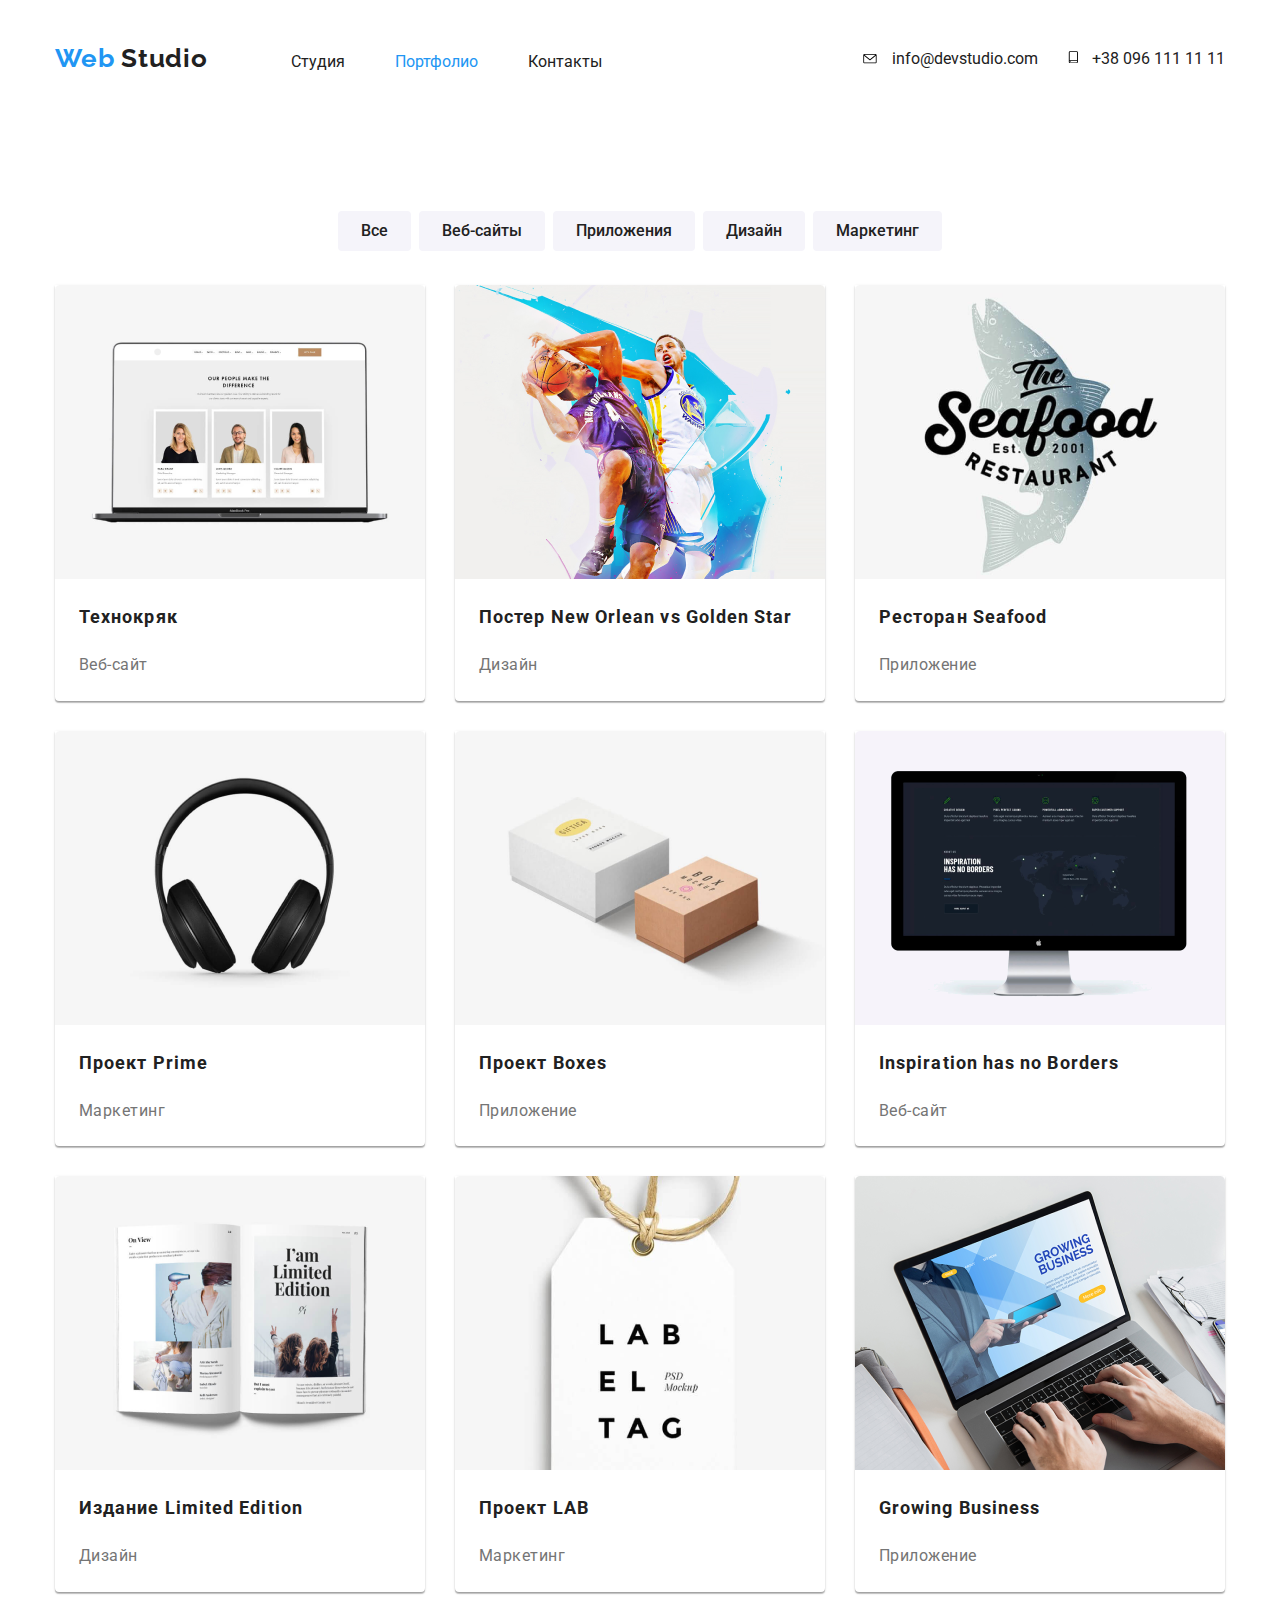
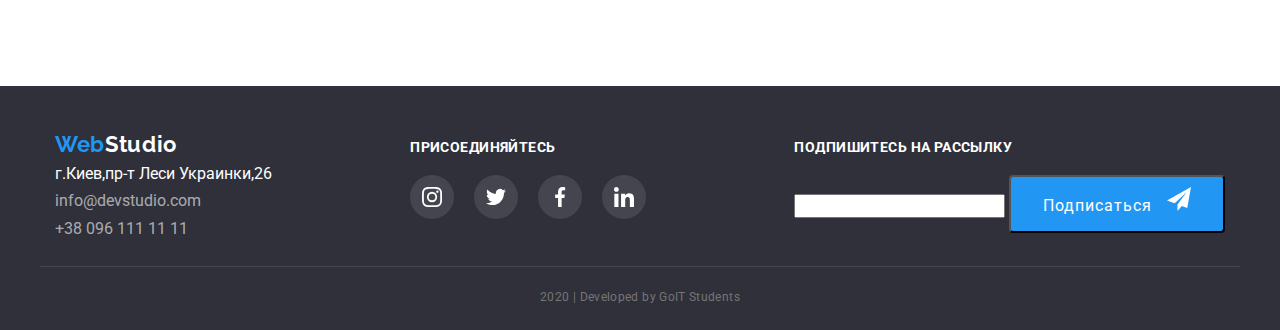
==== portfolio.html @ 9acd83e7 "Добавляет файлы с четвертой дз" ====
<!DOCTYPE html>
<html lang="ru">
  <head>
    <meta charset="UTF-8" />
    <meta name="viewport" content="width=device-width, initial-scale=1.0" />
    <title>Web-studio-v-1</title>
    <link
      href="https://fonts.googleapis.com/css2?family=Raleway:wght@700&family=Roboto:wght@400;500;700&display=swap"
      rel="stylesheet"
    />
    <link rel="stylesheet" href="./css/normalize.css" />
    <link rel="stylesheet" href="./css/main.css" />
  </head>
  <body>
    <!---Шапка сайта-->
    <header class="portfolio-header">
      <div class="container">
      <nav class="page-nav">
        <a href="./index.html" class="logo-header"><span class="logo-web-header">Web</span> Studio</a>
        <ul class="site-nav link">
          <li><a href="./index.html" class="link">Студия</a></li>
          <li><a href="./portfolio.html" class="link current">Портфолио</a></li>
          <li><a href="" class="link">Контакты</a></li>
        </ul>

        <address class="contacts">
            
          <a class="mail-box" href="mailto:info@devstudio.com">
            <svg class="icon-mail">
              <use href="./images/sprite.svg#icon-envelope"></use>
            </svg>
            info@devstudio.com</a>
          
          <a class="smartphone-box" href="tel:+380961111111">
            <svg class="icon-smartphone">
              <use href="./images/sprite.svg#icon-smartphone"></use>
            </svg>
            +38 096 111 11 11</a>
         
        </address>
      </nav>
        </div>
    </header>
    <!--Проекты-->
    <main>
      <section class="section projects-page">
        <div class="container">
        <h1 class="invisible-title">Invisible title</h1>
        <ul class="projects-button">
          <li><button type="button" class="radio-button">Все</button></li>
          <li><button type="button" class="radio-button">Веб-сайты</button></li>
          <li><button type="button" class="radio-button">Приложения</button></li>
          <li><button type="button" class="radio-button">Дизайн</button></li>
          <li><button type="button" class="radio-button">Маркетинг</button></li>
        </ul>
        <ul class="projects">
          <li class="projects-item">
            <a class="projects-link" href="">
              <img class="projects-img" src="./images/img-portfolio-1.png" alt="Img-portfolio-1" />
              <h2 class="project-title">Технокряк</h2>
              <p class="text-secondary">
                Технокряк это современная площадка распространения коронавируса.
                Компании используют эту платформу для цифрового шпионажа и атак
                на защищённые сервера конкурентов.
              </p>
              <p class="text-primary">Веб-сайт</p>
            </a>
          </li>
          <li class="projects-item">
            <a class="projects-link" href="">
              <img class="projects-img" src="./images/img-portfolio-2.png" alt="Img-portfolio-2" />
              <h2 class="project-title">Постер New Orlean vs Golden Star</h2>
              <p class="text-primary">Дизайн</p>
            </a>
          </li>
          <li class="projects-item">
            <a class="projects-link" href="">
              <img class="projects-img" src="./images/img-portfolio-3.png" alt="Img-portfolio-3" />
              <h2 class="project-title">Ресторан Seafood</h2>
              <p class="text-primary">Приложение</p>
            </a>
          </li>
          <li class="projects-item">
            <a class="projects-link" href="">
              <img class="projects-img" src="./images/img-portfolio-4.png" alt="Img-portfolio-4" />
              <h2 class="project-title">Проект Prime</h2>
              <p class="text-primary">Маркетинг</p>
            </a>
          </li>
          <li class="projects-item">
            <a class="projects-link" href="">
              <img class="projects-img" src="./images/img-portfolio-5.png" alt="Img-portfolio-5" />
              <h2 class="project-title">Проект Boxes</h2>
              <p class="text-primary">Приложение</p>
            </a>
          </li>
          <li class="projects-item">
            <a class="projects-link" href="">
              <img class="projects-img" src="./images/img-portfolio-6.png" alt="Img-portfolio-6" />
              <h2 class="project-title">Inspiration has no Borders</h2>
              <p class="text-primary">Веб-сайт</p>
            </a>
          </li>
          <li class="projects-item">
            <a class="projects-link" href="">
              <img class="projects-img" src="./images/img-portfolio-7.png" alt="Img-portfolio-7" />
              <h2 class="project-title">Издание Limited Edition</h2>
              <p class="text-primary">Дизайн</p>
            </a>
          </li>
          <li class="projects-item">
            <a class="projects-link" href="">
              <img class="projects-img" src="./images/img-portfolio-8.png" alt="Img-portfolio-8" />
              <h2 class="project-title">Проект LAB</h2>
              <p class="text-primary">Маркетинг</p>
            </a>
          </li>
          <li class="projects-item">
            <a class="projects-link" href="">
              <img class="projects-img" src="./images/img-portfolio-9.png" alt="Img-portfolio-9" />
              <h2 class="project-title">Growing Business</h2>
              <p class="text-primary">Приложение</p>
            </a>
          </li>
        </ul>
      </div>
      </section>
    </main>
    <!--Подвал-->
    <footer class="footer-section">
      <div class="container top-part">
        <div class="address-blok">
          <a href="./index.html" class="logo-footer"
            ><span class="logo-web-footer">Web</span>Studio</a
          >

          <address class="contacts footer">
            <p class="tipe-address">г.Киев,пр-т Леси Украинки,26</p>
            <a href="mailto:info@devstudio.com" class="tipe"
              >info@devstudio.com</a
            >
            <a href="tel:+380961111111" class="tipe">+38 096 111 11 11</a>
          </address>
        </div>
        <div class="item-colum">
          <p class="footer-title">присоединяйтесь</p>
          <ul class="social-link-box">
            <li>
              <a class="social-link footer" href="" aria-label="Ссылка на Instagram">
                <svg class="instagram-footer">
                  <use href="./images/sprite.svg#icon-icon-instagram"></use>
                </svg>
              </a>
            </li>
            <li>
              <a class="social-link footer" href="" aria-label="Ссылка на Twitter">
                <svg class="twitter-footer">
                  <use href="./images/sprite.svg#icon-icon-twitter"></use>
                </svg>
              </a>
            </li>
            <li>
              <a class="social-link footer" href="" aria-label="Ссылка на Facebook">
                <svg class="facebook-footer">
                  <use href="./images/sprite.svg#icon-icon-facebook"></use>
                </svg>
              </a>
            </li>
            <li>
              <a class="social-link footer" href="" aria-label="Ссылка на LinkedIn">
                <svg class="linkedin-footer">
                  <use href="./images/sprite.svg#icon-icon-linkedin"></use>
                </svg>
              </a>
            </li>
          </ul>
        </div>
        <div class="item-colum subscription">
          <p class="footer-title">Подпишитесь на рассылку</p>
          <form>
            <input type="email" />
            <button class="button footer">Подписаться
              <svg class="button-icon">
                <use href="./images/sprite.svg#icon-icon-send"></use>
              </svg>
            </button>
          </form>
        </div>
      </div>
      <p class="copyright container">2020 | Developed by GoIT Students</p>
    </footer>
  </body>
</html>
---- css/main.css ----
:root {
  --primary-text-color: #757575;
  --title-text-color: #212121;
  --title-secondary-text-color: #ffffff;
  --primary-background-color: #ffffff;
  --accent-bg-color: #F5F4FA;
  --accent-color: #2196f3;
  --icons-color: #AFB1B8;
}
body {
  background-color: var(--primary-background-color);
  color: var(--primary-text-color);
  font-family: Roboto, sans-serif;
}
a {
  text-decoration: none;
}
ul {
    list-style: none;
}
html {
  box-sizing: border-box;
}
*,
*::before,
*::after {
  box-sizing: border-box;
} 


/* Стили для index.html */

.container {
  width: 1200px;
  margin-right: auto;
  margin-left: auto;
  padding-left: 15px;
  padding-right: 15px;
}
.title {
  margin: 0px;
  padding: 0px;
}

/* Header */
.page-nav {
  display: flex;
  align-items: center;
  justify-content: center;
}

/* Logo */
.logo-header {
  display: block;

  font-family: Raleway, sans-serif;
  color: #212121;

  font-style: normal;
  font-weight: 700;
  font-size: 26px;
  line-height: 1.2;
  letter-spacing: 0.03em;
}
.logo-web-header {
  color: #2196f3;
}

/* Навигация */
.site-nav {
  padding: 0px;
  margin-left: 83px;
  display: flex;
}
.site-nav li:not(:last-child) {
  margin-right: 50px;
}

.site-nav a {
    color: #212121;
}
.site-nav .link {
  display: block;
  padding-top: 37px;
  padding-bottom: 30px;
}
.site-nav .link:hover,
.site-nav .link:focus {
  color: var(--accent-color);
}
.site-nav .link.current {
    color: var(--accent-color);
}

/* Контакты */
.contacts {
  display: flex;
  margin-left: auto;
  font-style: normal;
}
.contacts a {
  color: #212121;
}

.contacts a:hover,
.contacts a:focus {
  color: var(--accent-color);
  fill: var(--accent-color);
}

.mail-box {
  margin-right: 30px;
}

.icon-mail{
  display: inline-block;
  margin-right: 10px;
  width: 16px;
  height: 10px;
}
.icon-smartphone {
  display: inline-block;
  margin-right: 10px;
  width: 10px;
  height: 13px;
}

/* Герой */
.overlay {
  background-image: linear-gradient(rgba(47, 48, 58, 0.8), rgba(47, 48, 58, 0.8)), url(../images/Header-img.jpg);
  background-repeat: no-repeat;
  background-position: center;
  background-size: cover;
}
.hero {
  align-items: center;
  text-align: center;
}
.hero-box {
  display: flex;
  align-items: center;
  justify-content: center;
  margin-right: auto;
  margin-left: auto;
  margin-bottom: 94px;
  max-width: 1600px;
  height: 600px;
}
.hero-title {
  margin-top: 0px;
  margin-bottom: 30px;

  font-weight: 900;
  font-size: 44px;
  line-height: 1.4;
  letter-spacing: 0.06em;
  text-transform: uppercase;
  color: var(--title-secondary-text-color);
}
.button {
  display: inline-block;
  border-radius: 4px;
  padding: 10px 32px;
  background-color: var(--accent-color);
  color: var(--title-secondary-text-color);
  letter-spacing: 0.06em; 
  align-items: center;
  text-align: center;
  font-size: 16px;
  line-height: 30px;
  min-width: 200px;
  cursor: pointer;
}

/* Секции */
.section{
  margin-top: 0px;
  padding: 0px;
}
.section-title {
  padding: 0px;
  margin-bottom: 50px;
  margin-top: 0px;
  font-weight: 700;
  font-size: 36px;
  line-height: 1.2;
  text-align: center;
  letter-spacing: 0.03em;
  color: var(--title-text-color);
}

/* Секция Приемущества */
.section.advantages {
  margin-bottom: 94px;
}
.invisible-title {
    opacity: 0;
    margin: 0px;
    padding: 0px;
    height: 0px;
}
.advantages-list {
  display: flex;
  padding: 0px;
  margin: 0px;
}
.advantages-box:not(:last-child) {
  margin-right: 30px;
}
.advantages-items {
  text-align: center;
  margin-bottom: 30px;
  height: 120px;
  padding-top: 25px;
  background-color: var(--accent-bg-color);
  border-radius: 4px;
}
.advantages-box-items {
  width: 70px;
  height: 70px;
}
.advantages-list .title {
  margin-bottom: 10px;
  font-weight: 700;
  font-size: 14px;
  line-height: 1.1;
  letter-spacing: 0.03em;
  text-transform: uppercase;
  color: var(--title-text-color);
}
.advantages-text {
  padding: 0px;
  margin: 0px;
  font-weight: normal;
  font-size: 14px;
  line-height: 1.7;
  letter-spacing: 0.03em;
}

/* Секция Деятельность */
.section.activity {
  margin-bottom: 140px;
}
.activity-list {
  display: flex;
  padding: 0px;
  margin: 0px;
}
.activity-box:not(:last-child) {
  margin-right: 30px;
}
.activity-list .title {
  font-weight: 700;
  font-size: 14px;
  line-height: 1.1;
  letter-spacing: 0.03em;
  text-transform: uppercase;
  color: var(--title-secondary-text-color);
}

/* Секция Команда */
.section.team {
  margin-bottom: 48px;
  background-color: #F5F4FA;
}
.team-list {
  display: flex;
  padding-bottom: 140px;
  padding-left: 0px;
  margin: 0px;
}
.team-box {
  width: calc((100% - 90px) / 4);
  padding-bottom: 24px;
  background-color: var(--primary-background-color);
  box-shadow: 0px 2px 1px rgba(0, 0, 0, 0.2), 0px 1px 1px rgba(0, 0, 0, 0.14), 0px 1px 3px rgba(0, 0, 0, 0.12);
  border-radius: 0px 0px 4px 4px;
}

.team-box:not(:last-child) {
  margin-right: 30px;
}
.section-title.team {
  padding-top: 40px;
  margin-bottom: 64px;
  font-size: 36px;
  line-height: 42px;
  text-align: center;
  letter-spacing: 0.03em;
}
.team-photo {
  margin-bottom: 30px;
}
.img {
  display: block;
  max-width: 100%;
  height: auto;
}
.title.team {
  text-align: center
}
.team-list .title {
  padding: 0px;
  margin-bottom: 10px;
  font-weight: 500;
  font-size: 16px;
  line-height: 1.2;
  letter-spacing: 0.03em;
  color: var(--title-text-color);
}
.team-text {
  padding: 0px;
  margin-top: 0px;
  margin-bottom: 15px;
  font-weight: normal;
  font-size: 16px;
  line-height: 19px;
  letter-spacing: 0.03em;
  text-align: center;
}
.social-box {
  display: flex;
  text-align: center;
  padding-left: 32px;
  padding-right: 32px;
}
.social-link-team {
  display: flex;
  justify-content: center;
  align-items: center;
  margin-right: 10px;
  width: 44px;
  height: 44px;
  border-radius: 50%;
}
.social-link-team:hover {
  background-color: var(--accent-color);
}
.icon-instagram {
  width: 20px;
  height: 20px;
  fill: var(--icons-color)
}
.icon-instagram:hover,
.icon-instagram:focus {
  fill: var(--title-secondary-text-color);
}
.icon-twitter {
  width: 20px;
  height: 20px;
  fill: var(--icons-color)
}
.icon-twitter:hover,
.icon-twitter:focus {
  fill: var(--title-secondary-text-color);
}
.icon-facebook {
  width: 20px;
  height: 20px;
  fill: var(--icons-color)
}
.icon-facebook:hover,
.icon-facebook:focus {
  fill: var(--title-secondary-text-color);
}
.icon-linkedin {
  width: 20px;
  height: 20px;
  fill: var(--icons-color)
}
.icon-linkedin:hover,
.icon-linkedin:focus {
  fill: var(--title-secondary-text-color);
}

/* Секция Постоянные клиенты */
.section.clients {
  margin-bottom: 94px;
}
.clients-list {
  display: flex;
  padding: 0px;
  margin: 0px;
}
.clients-box:not(:last-child) {
  margin-right: 30px;
}

.clients-link {
  display: flex;
  justify-content: center;
  align-items: center;
  height: 90px;
  width: 170px;
  border: 1px solid var(--icons-color); 
  border-radius: 4px;
  fill: var(--icons-color);
}
.clients-link:hover {
  fill: var(--accent-color);
  border: 1px solid var(--accent-color);
}



/* Футтер */

.footer-section {
  background-color: #2f303a;
}
.footer-section > .container {
  display: flex;
}
.container.top-part {
  justify-content: space-between;
  align-items: baseline;
}
.address-blok {
  display: block; 
  flex-direction: column;
}
.item-colum {
  display: block;
  flex-direction: column;
}
.item-colum > .subscription {
  margin-right: auto;
  width: 570px;
  height: 86px;
}

.copyright {
  display: flex;
  box-sizing: border-box;
  justify-content: center;
  align-items: center;
  margin-top: 0px;
  margin-bottom: 0px;
  font-size: 12px;
  line-height: 2;
  text-align: center;
  letter-spacing: 0.03em;
  border-top: 1px solid rgba(255, 255, 255, 0.1);
  padding-top: 18px;
  padding-bottom: 21px;
}
.logo-footer {
  display: block;
  margin-top: 45px;
  font-family: Raleway, sans-serif;
  font-weight: 700;
  font-size: 22px;
  line-height: 1.2;
  letter-spacing: 0.03em;
  color: #ffffff;
  }
  .logo-web-footer {
    color: #2196f3;
  }
  .contacts.footer {
    display: flex;
    align-items: flex-start;
    flex-direction: column;
    margin-top: 8px;
    margin-bottom: 28px;
    padding: 0px;
    font-style: normal;
  }
  .contacts.footer > .tipe {
    margin-top:  9px;
    margin-left: 0px;
    padding: 0px;
    color: rgba(255, 255, 255, 0.6);
  }
  .contacts.footer > .tipe:hover,
  .contacts.footer > .tipe:focus {
    color: #2196f3;
  }
  .tipe-address {
    padding: 0px;
    margin: 0px;
    color: var(--title-secondary-text-color);
  }
  .footer-title {
    padding: 0px;
    margin-bottom: 20px;
    margin-top: 0px;
    font-weight: 700;
    font-size: 14px;
    line-height: 1.1;
    letter-spacing: 0.03em;
    text-transform: uppercase;
    color: var(--title-secondary-text-color);
  }
  .social-link-box {
    display: flex;
    padding: 0px;
    margin: 0px;
  }

  .social-link {
    padding: 0px;
    color: var(--title-secondary-text-color);
    background-color: rgba(255, 255, 255, 0.1);
  } 

  .social-link-box li:not(:last-child) {
    margin-right: 10px;
  }
 
  .social-link.footer {
    display: flex;
    justify-content: center;
    align-items: center;
    margin-right: 10px;
    width: 44px;
    height: 44px;
    border-radius: 50%;
  }
  .social-link-box a:hover {
    background-color: var(--accent-color);
  }
  .instagram-footer {
    width: 20px;
    height: 20px;
    fill: var(--title-secondary-text-color);
  }
  .twitter-footer {
    width: 20px;
    height: 20px;
    fill: var(--title-secondary-text-color);
  }
  .facebook-footer {
    width: 20px;
    height: 20px;
    fill: var(--title-secondary-text-color);
  }
  .linkedin-footer {
    width: 20px;
    height: 20px;
    fill: var(--title-secondary-text-color);
  }

  .button.footer {
    display: inline-block;
    border-radius: 4px;
    padding: 10px 32px;

    background-color: var(--accent-color);
    color: var(--title-secondary-text-color);
    letter-spacing: 0.06em; 
    align-items: center;
    text-align: center;
    font-size: 16px;
    line-height: 30px;
    min-width: 200px;
  }

  .button-icon {
    margin-left: 10px;
    height: 24px;
    width: 24px;
    fill: var(--title-secondary-text-color);
  }


  /* Стили для portfolio.html */

  .portfolio-header {
    margin-bottom: 94px;
  }

  /* Секция */
  
  .section.projects-page {
    margin-bottom: 94px;
  }
  .projects-button {
    display: flex;
    flex-wrap: wrap;
    align-items: center;
    justify-content: center;
    margin-top: 0px;
    margin-bottom: 34px;
    padding: 0px;
  }
  .radio-button {
    display: inline-block;
    padding: 6px 22px;
    min-width: 73px;
    font-weight: 500;
    font-size: 16px;
    line-height: 1.63;
    text-align: center;
    background-color: #F5F4FA;
    color: #212121;
    border: 1px solid transparent; 
    border-radius: 4px;
  }

  .projects-button li:not(:last-child) {
    margin-right: 8px;
  }

  .radio-button:hover,
  .radio-button:focus {
    background-color: var(--accent-color);
    color: var(--title-secondary-text-color);
  }

  .projects {
    display: flex;
    flex-wrap: wrap;
    padding: 0px;
    margin: 0px;
  }
  .projects-link {
  
  }
  .projects-item {
    width: calc((100% - 60px) / 3);
    margin-right: 30px;
    margin-bottom: 30px;
    background-color: var(--primary-background-color);
    box-shadow: 0px 2px 1px rgba(0, 0, 0, 0.2), 0px 1px 1px rgba(0, 0, 0, 0.14), 0px 1px 3px rgba(0, 0, 0, 0.12);
    border-radius: 0px 0px 4px 4px;
  }
  .projects-item:nth-child(3n) {
    margin-right: 0px;
  }
  .projects-item:nth-last-child(-n + 3) {
    margin-bottom: 0px;
  }
  .projects-img {
    display: block;
    padding: 0px;
    margin-bottom: 20px;
  }
  .project-title {
    padding-left: 24px;
    margin-top: 0px;
    margin-bottom: 15px;
    font-weight: 700;
    font-size: 18px;
    line-height: 2;
    letter-spacing: 0.06em;
    color: var(--title-text-color);
  }
  .text-secondary {
    padding-left: 24px;
    margin: 0px;
    display: none;
    font-weight: normal;
    font-size: 18px;
    line-height: 1.5;
    letter-spacing: 0.03em;
    color: var(--title-secondary-text-color);
  }
  .text-primary {
    padding-left: 24px;
    margin-top: 0px;
    margin-bottom: 20px;
    font-weight: normal;
    font-size: 16px;
    line-height: 1.9;
    letter-spacing: 0.03em;
    color: var(--primary-text-color);
  }
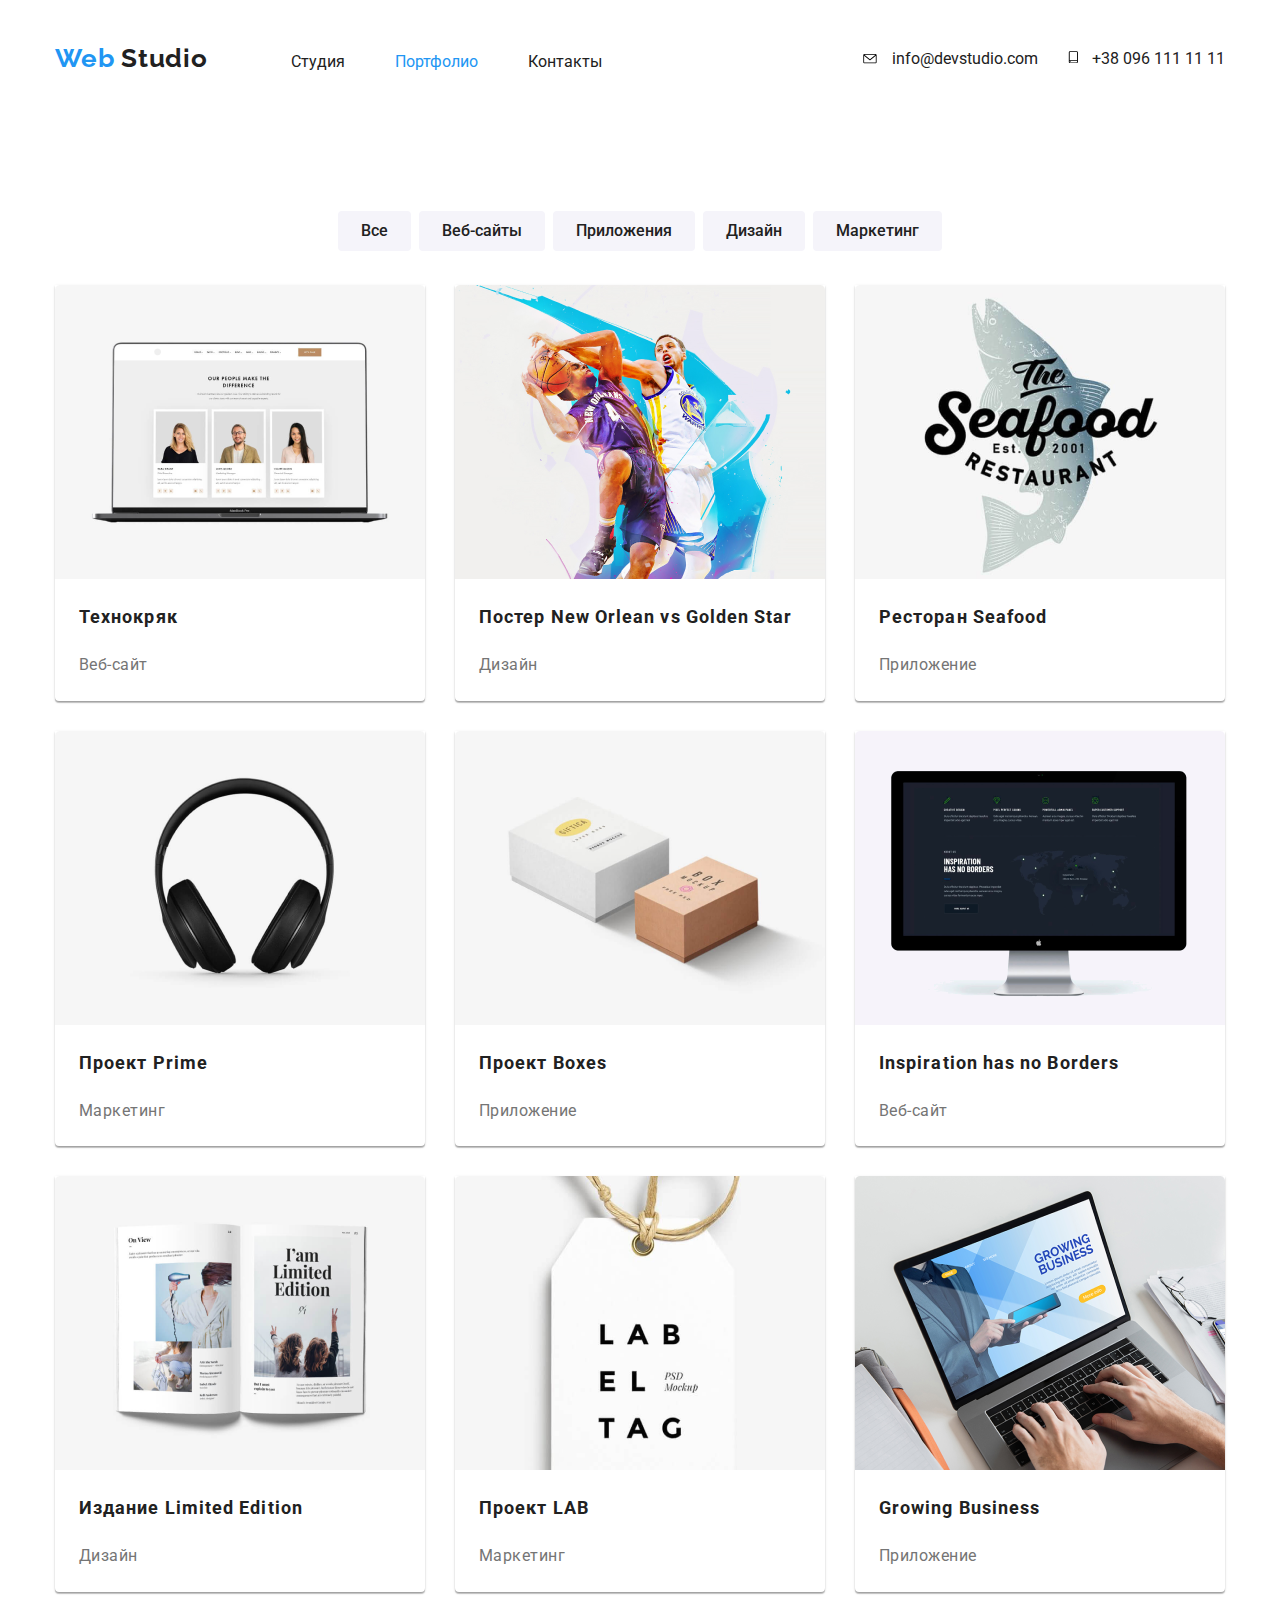
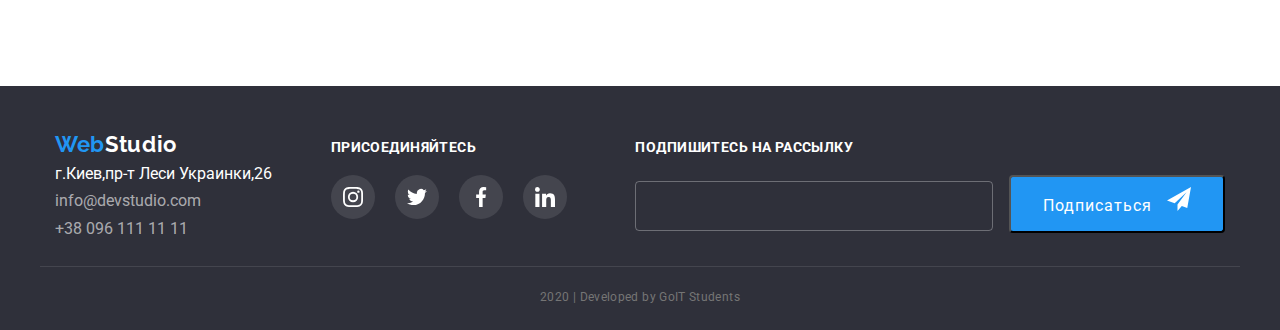
==== commit 0e33793c: "Добавляет обновленные файлы" ====
--- a/portfolio.html
+++ b/portfolio.html
@@ -56,13 +56,17 @@
         <ul class="projects">
           <li class="projects-item">
             <a class="projects-link" href="">
+              <div class="overlay-container">
+                
               <img class="projects-img" src="./images/img-portfolio-1.png" alt="Img-portfolio-1" />
+                <p class="project-description">
+                  Технокряк это современная площадка распространения коронавируса.
+                  Компании используют эту платформу для цифрового шпионажа и атак
+                  на защищённые сервера конкурентов.
+                </p>
+  
+              </div>
               <h2 class="project-title">Технокряк</h2>
-              <p class="text-secondary">
-                Технокряк это современная площадка распространения коронавируса.
-                Компании используют эту платформу для цифрового шпионажа и атак
-                на защищённые сервера конкурентов.
-              </p>
               <p class="text-primary">Веб-сайт</p>
             </a>
           </li>
@@ -178,7 +182,7 @@
         <div class="item-colum subscription">
           <p class="footer-title">Подпишитесь на рассылку</p>
           <form>
-            <input type="email" />
+            <input class="email" type="email" />
             <button class="button footer">Подписаться
               <svg class="button-icon">
                 <use href="./images/sprite.svg#icon-icon-send"></use>
--- a/css/main.css
+++ b/css/main.css
@@ -246,16 +246,29 @@
   padding: 0px;
   margin: 0px;
 }
+.activity-box {
+  position: relative;
+  width: calc((100% - 60px) / 3);
+  margin-bottom: 30px;
+}
 .activity-box:not(:last-child) {
   margin-right: 30px;
 }
 .activity-list .title {
+  position: absolute;
+  bottom: 0;
+  left: 0;
+  width: 100%;
+  padding-top: 27px;
+  padding-bottom: 27px;
   font-weight: 700;
   font-size: 14px;
   line-height: 1.1;
   letter-spacing: 0.03em;
+  text-align: center;
   text-transform: uppercase;
   color: var(--title-secondary-text-color);
+  background-color: rgba(47, 48, 58, 0.8);
 }
 
 /* Секция Команда */
@@ -336,6 +349,7 @@
 .social-link-team:hover {
   background-color: var(--accent-color);
 }
+
 .icon-instagram {
   width: 20px;
   height: 20px;
@@ -343,6 +357,7 @@
 }
 .icon-instagram:hover,
 .icon-instagram:focus {
+  background-color: var(--accent-color);
   fill: var(--title-secondary-text-color);
 }
 .icon-twitter {
@@ -646,14 +661,42 @@
     letter-spacing: 0.06em;
     color: var(--title-text-color);
   }
-  .text-secondary {
+  .overlay-container {
+    position: relative;
+  }
+
+  .overlay-container:hover .project-description {
+    opacity: 1;
+  }
+
+  .overlay-container:hover::before {
+    opacity: 1;
+  }
+  .overlay-container::before {
+    display: inline-block;
+    content: "";
+    width: 100%;
+    height: 100%;
+    background-color: rgba(33, 150, 243, 0.9);
+    position: absolute;
+    opacity: 0;
+  }
+
+  .project-description {
+    display: block;
+    position: absolute;
+    left: 0;
+    top: 0;
+    width: 100%;
+    height: 100%;
+    opacity: 0;
+    padding-top: 63px;
+    padding-right: 24px;
+    padding-bottom: 63px;
     padding-left: 24px;
-    margin: 0px;
-    display: none;
-    font-weight: normal;
+    font-weight: 400;
     font-size: 18px;
-    line-height: 1.5;
-    letter-spacing: 0.03em;
+    line-height: 1.56;
     color: var(--title-secondary-text-color);
   }
   .text-primary {
@@ -665,4 +708,13 @@
     line-height: 1.9;
     letter-spacing: 0.03em;
     color: var(--primary-text-color);
+  }
+
+  .email {
+    margin-right: 12px;
+    width: 358px;
+    height: 50px;
+    border: 1px solid rgba(255, 255, 255, 0.3);
+    border-radius: 4px;
+    background-color: inherit;
   }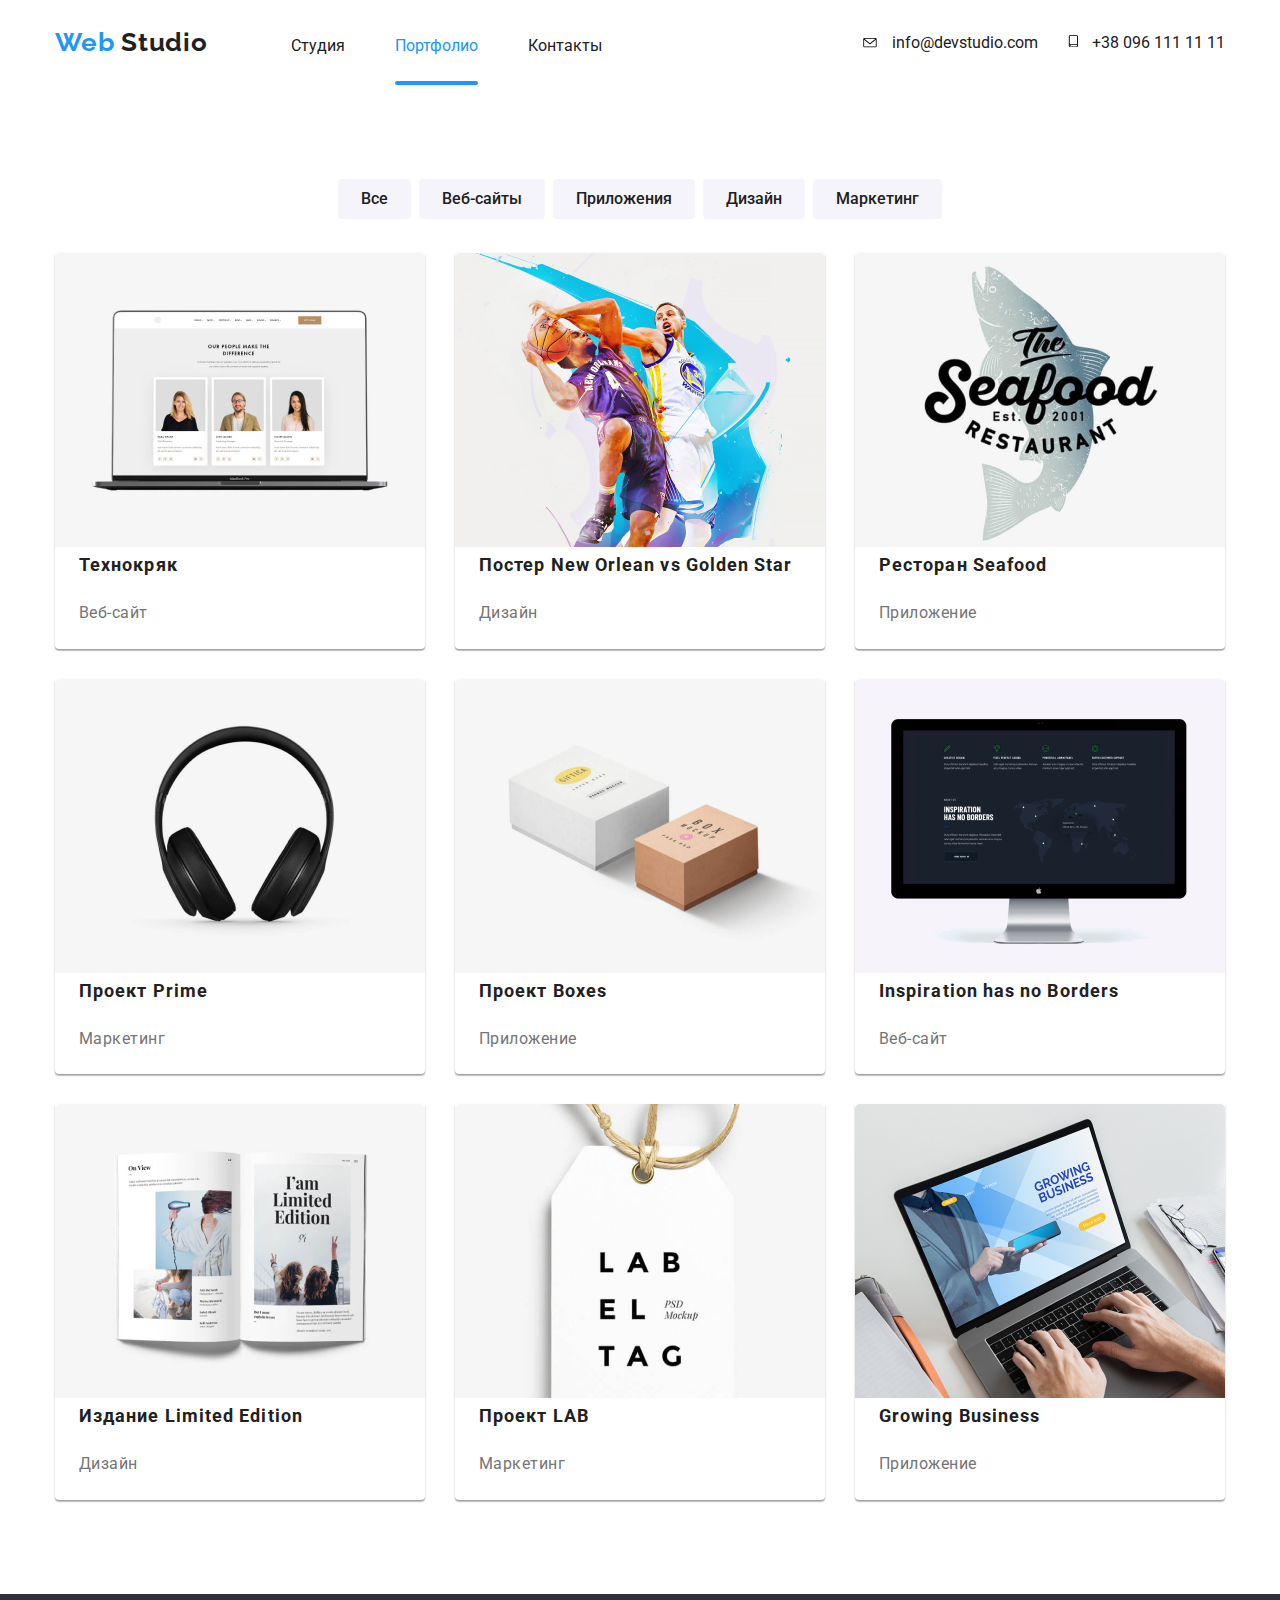
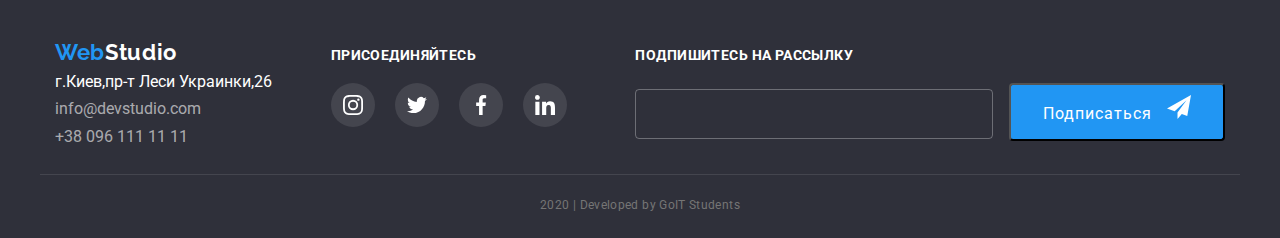
==== commit 75e327ce: "Добавляет анимацию" ====
--- a/portfolio.html
+++ b/portfolio.html
@@ -18,9 +18,15 @@
       <nav class="page-nav">
         <a href="./index.html" class="logo-header"><span class="logo-web-header">Web</span> Studio</a>
         <ul class="site-nav link">
-          <li><a href="./index.html" class="link">Студия</a></li>
-          <li><a href="./portfolio.html" class="link current">Портфолио</a></li>
-          <li><a href="" class="link">Контакты</a></li>
+          <li class="nav-box">
+            <a class="nav-link link" href="./index.html">Студия</a>
+          </li>
+          <li class="nav-box">
+            <a class="nav-link link current" href="./portfolio.html">Портфолио</a>
+          </li>
+          <li class="nav-box">
+            <a class="nav-link link" href="">Контакты</a>
+          </li>
         </ul>
 
         <address class="contacts">
--- a/css/main.css
+++ b/css/main.css
@@ -70,9 +70,11 @@
 .site-nav {
   padding: 0px;
   margin-left: 83px;
-  display: flex;
-}
-.site-nav li:not(:last-child) {
+  margin-top: 0px;
+  margin-bottom: 0px;
+  display: flex;
+}
+.site-nav > .nav-box:not(:last-child) {
   margin-right: 50px;
 }
 
@@ -83,7 +85,11 @@
   display: block;
   padding-top: 37px;
   padding-bottom: 30px;
-}
+
+  transition-duration: 250ms;
+  transition-timing-function: cubic-bezier(0.4, 0, 0.2, 1);
+}
+
 .site-nav .link:hover,
 .site-nav .link:focus {
   color: var(--accent-color);
@@ -91,6 +97,26 @@
 .site-nav .link.current {
     color: var(--accent-color);
 }
+.nav-link {
+  position: relative;
+  display: flex;
+  align-items: center;
+  padding-top: 32px;
+  padding-bottom: 32px;
+}
+
+.current::after {
+  content: "";
+  position: absolute;
+  left: 0;
+  bottom: 0;
+  display: block;
+  width: 100%;
+  height: 4px;
+  border-radius: 2px;
+  background-color: var(--accent-color);
+}
+
 
 /* Контакты */
 .contacts {
@@ -345,48 +371,37 @@
   width: 44px;
   height: 44px;
   border-radius: 50%;
-}
-.social-link-team:hover {
+  fill: var(--icons-color);
+  
+  transition-duration: 250ms;
+  transition-timing-function: cubic-bezier(0.4, 0, 0.2, 1);
+}
+.social-link-team:hover,
+.social-link-team:focus {
   background-color: var(--accent-color);
+  fill: var(--title-secondary-text-color);
 }
 
 .icon-instagram {
   width: 20px;
   height: 20px;
-  fill: var(--icons-color)
-}
-.icon-instagram:hover,
-.icon-instagram:focus {
-  background-color: var(--accent-color);
-  fill: var(--title-secondary-text-color);
-}
+}
+
 .icon-twitter {
   width: 20px;
   height: 20px;
-  fill: var(--icons-color)
-}
-.icon-twitter:hover,
-.icon-twitter:focus {
-  fill: var(--title-secondary-text-color);
-}
+}
+
 .icon-facebook {
   width: 20px;
   height: 20px;
-  fill: var(--icons-color)
-}
-.icon-facebook:hover,
-.icon-facebook:focus {
-  fill: var(--title-secondary-text-color);
-}
+}
+
 .icon-linkedin {
   width: 20px;
   height: 20px;
-  fill: var(--icons-color)
-}
-.icon-linkedin:hover,
-.icon-linkedin:focus {
-  fill: var(--title-secondary-text-color);
-}
+}
+
 
 /* Секция Постоянные клиенты */
 .section.clients {
@@ -410,6 +425,9 @@
   border: 1px solid var(--icons-color); 
   border-radius: 4px;
   fill: var(--icons-color);
+
+  transition-duration: 250ms;
+  transition-timing-function: cubic-bezier(0.4, 0, 0.2, 1);
 }
 .clients-link:hover {
   fill: var(--accent-color);
@@ -486,6 +504,9 @@
     margin-left: 0px;
     padding: 0px;
     color: rgba(255, 255, 255, 0.6);
+
+    transition-duration: 250ms;
+    transition-timing-function: cubic-bezier(0.4, 0, 0.2, 1);
   }
   .contacts.footer > .tipe:hover,
   .contacts.footer > .tipe:focus {
@@ -531,6 +552,10 @@
     width: 44px;
     height: 44px;
     border-radius: 50%;
+  }
+  .social-link-box a {
+    transition-duration: 250ms;
+    transition-timing-function: cubic-bezier(0.4, 0, 0.2, 1);
   }
   .social-link-box a:hover {
     background-color: var(--accent-color);
@@ -611,6 +636,10 @@
     color: #212121;
     border: 1px solid transparent; 
     border-radius: 4px;
+    cursor: pointer;
+
+    transition-duration: 250ms;
+    transition-timing-function: cubic-bezier(0.4, 0, 0.2, 1);
   }
 
   .projects-button li:not(:last-child) {
@@ -649,7 +678,7 @@
   .projects-img {
     display: block;
     padding: 0px;
-    margin-bottom: 20px;
+    margin: 0px;
   }
   .project-title {
     padding-left: 24px;
@@ -663,25 +692,13 @@
   }
   .overlay-container {
     position: relative;
-  }
-
+    overflow: hidden;
+  }
   .overlay-container:hover .project-description {
     opacity: 1;
-  }
-
-  .overlay-container:hover::before {
-    opacity: 1;
-  }
-  .overlay-container::before {
-    display: inline-block;
-    content: "";
-    width: 100%;
-    height: 100%;
-    background-color: rgba(33, 150, 243, 0.9);
-    position: absolute;
-    opacity: 0;
-  }
-
+    transform: translateY(0);
+  }
+  
   .project-description {
     display: block;
     position: absolute;
@@ -690,6 +707,7 @@
     width: 100%;
     height: 100%;
     opacity: 0;
+    margin: 0;
     padding-top: 63px;
     padding-right: 24px;
     padding-bottom: 63px;
@@ -698,7 +716,12 @@
     font-size: 18px;
     line-height: 1.56;
     color: var(--title-secondary-text-color);
-  }
+    background-color: rgba(33, 150, 243, 0.9);
+    transform: translateY(100%);
+    transition: transform 250ms cubic-bezier(0.4, 0, 0.2, 1), 
+    opacity 250ms cubic-bezier(0.4, 0, 0.2, 1);
+  }
+
   .text-primary {
     padding-left: 24px;
     margin-top: 0px;
